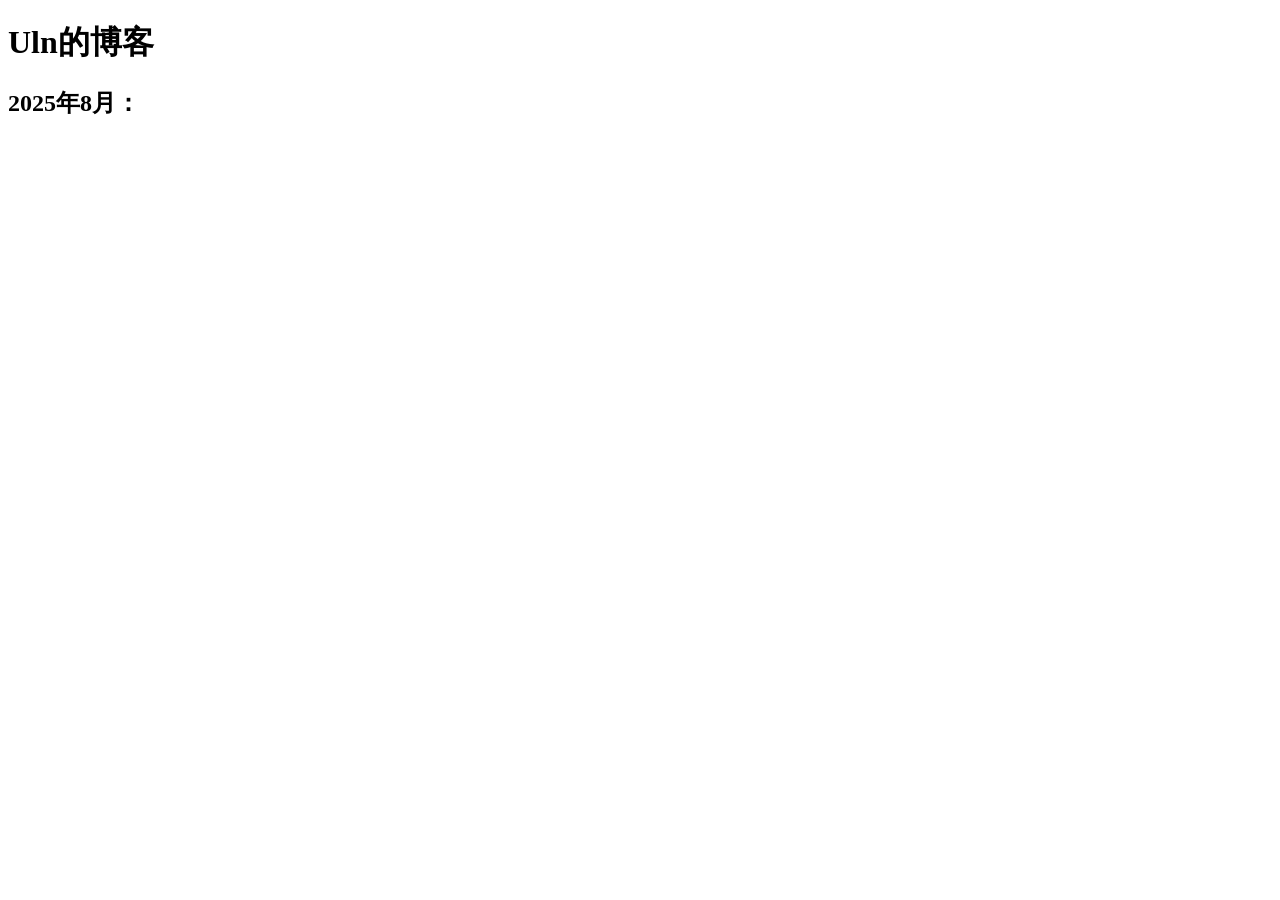
==== blog.html @ fde8be1e "修正错别字" ====
<!DOCTYPE html>
<html lang="zh">
<head>
    <meta charset="UTF-8">
    <meta name="viewport" content="width=device-width, initial-scale=1.0">
    <title>ULN 主页</title>
</head>
<body>
    <h1>Uln的博客</h1>
    <h2>
        2025年8月：
        <br/>
        <a href=""></a>
    </h2>
</body>
</html>
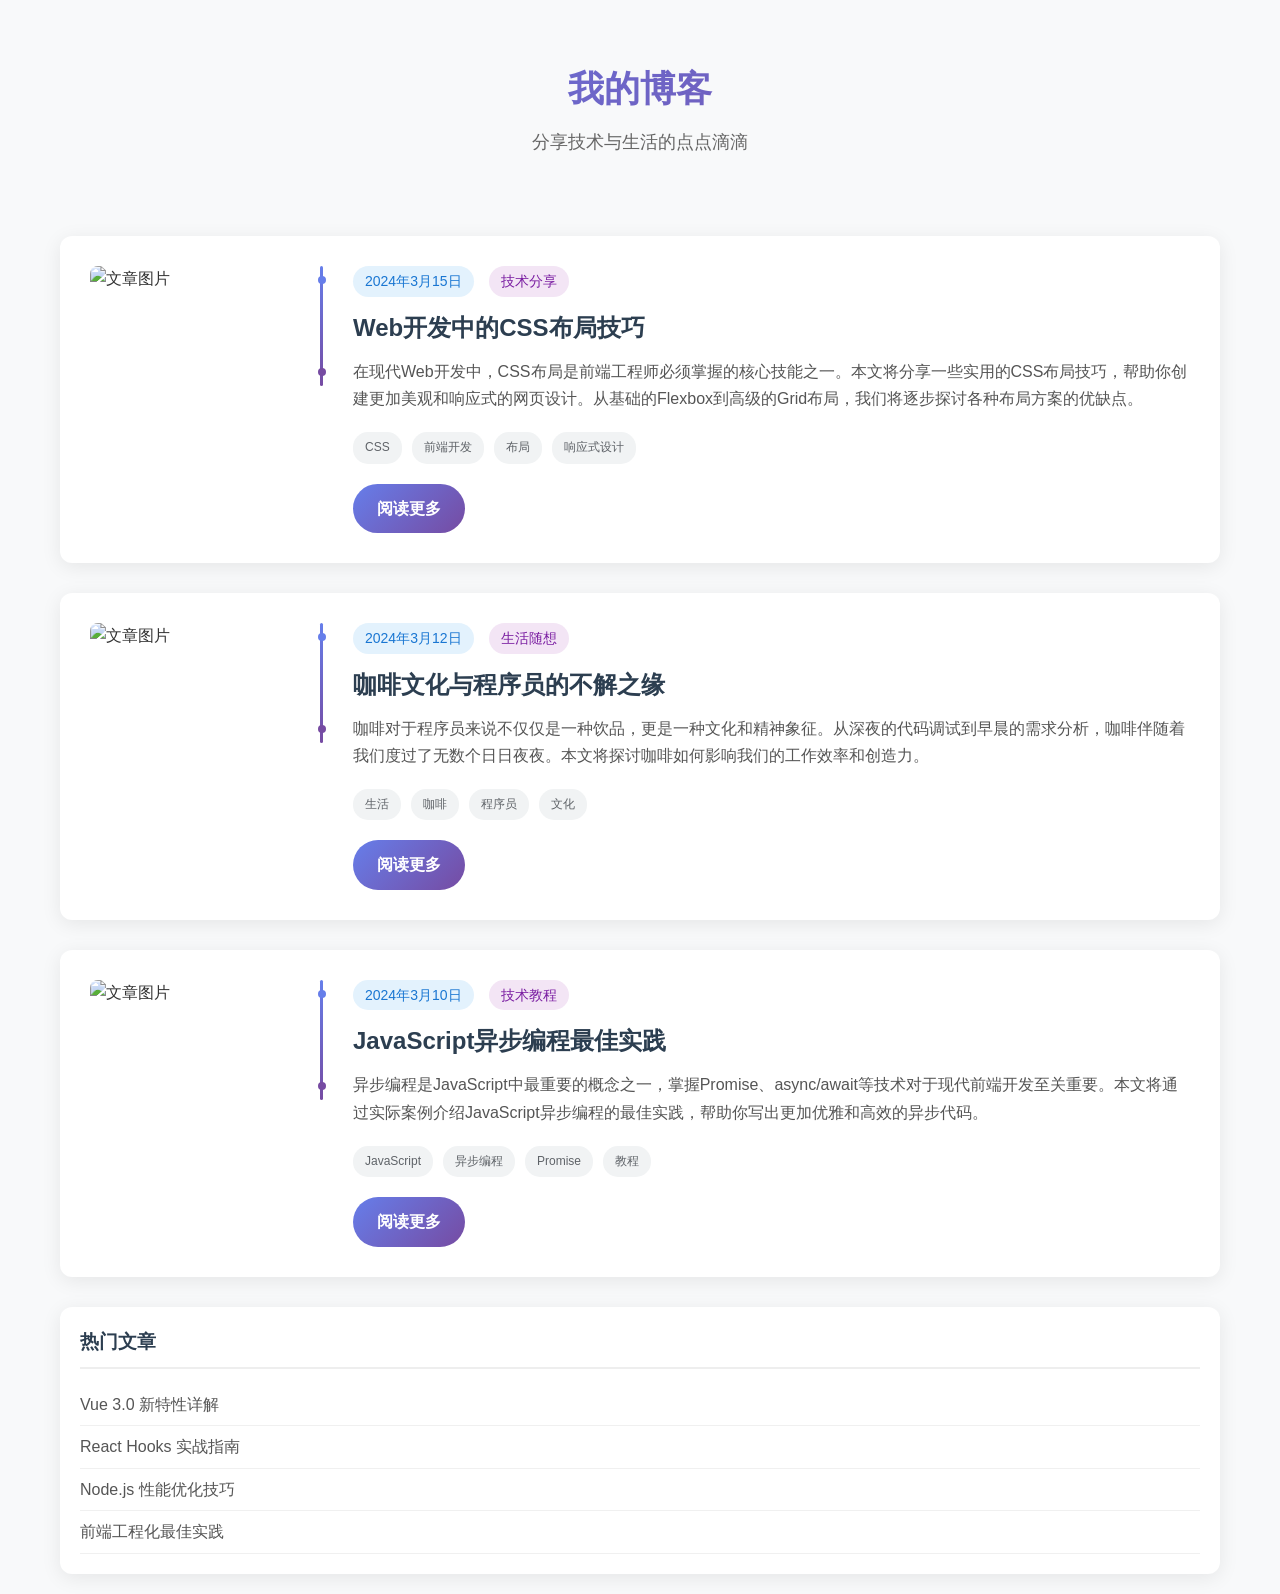
==== commit 8a7b1cc2: "Update blog.html" ====
--- a/blog.html
+++ b/blog.html
@@ -3,14 +3,126 @@
 <head>
     <meta charset="UTF-8">
     <meta name="viewport" content="width=device-width, initial-scale=1.0">
+    <link href="./css/blog.css" rel="stylesheet">
     <title>ULN 主页</title>
 </head>
 <body>
-    <h1>Uln的博客</h1>
-    <h2>
-        2025年8月：
-        <br/>
-        <a href=""></a>
-    </h2>
+    <div class="container">
+        <!-- 页面标题 -->
+        <div class="page-header">
+            <h1 class="page-title">我的博客</h1>
+            <p class="page-subtitle">分享技术与生活的点点滴滴</p>
+        </div>
+
+        <!-- 博客文章 1 -->
+        <article class="blog-post">
+            <div class="post-content">
+                <div class="post-image">
+                    <img src="https://images.unsplash.com/photo-1517180102446-f3ece451e9d8?w=400" alt="文章图片">
+                </div>
+                
+                <div class="divider"></div>
+                
+                <div class="post-text">
+                    <div class="post-meta">
+                        <span class="post-date">2024年3月15日</span>
+                        <span class="post-category">技术分享</span>
+                    </div>
+                    
+                    <h2 class="post-title">Web开发中的CSS布局技巧</h2>
+                    
+                    <p class="post-excerpt">
+                        在现代Web开发中，CSS布局是前端工程师必须掌握的核心技能之一。本文将分享一些实用的CSS布局技巧，帮助你创建更加美观和响应式的网页设计。从基础的Flexbox到高级的Grid布局，我们将逐步探讨各种布局方案的优缺点。
+                    </p>
+                    
+                    <div class="post-tags">
+                        <span class="tag">CSS</span>
+                        <span class="tag">前端开发</span>
+                        <span class="tag">布局</span>
+                        <span class="tag">响应式设计</span>
+                    </div>
+                    
+                    <a href="#" class="read-more">阅读更多</a>
+                </div>
+            </div>
+        </article>
+
+        <!-- 博客文章 2 -->
+        <article class="blog-post">
+            <div class="post-content">
+                <div class="post-image">
+                    <img src="https://images.unsplash.com/photo-1551650975-87deedd944c3?w=400" alt="文章图片">
+                </div>
+                
+                <div class="divider"></div>
+                
+                <div class="post-text">
+                    <div class="post-meta">
+                        <span class="post-date">2024年3月12日</span>
+                        <span class="post-category">生活随想</span>
+                    </div>
+                    
+                    <h2 class="post-title">咖啡文化与程序员的不解之缘</h2>
+                    
+                    <p class="post-excerpt">
+                        咖啡对于程序员来说不仅仅是一种饮品，更是一种文化和精神象征。从深夜的代码调试到早晨的需求分析，咖啡伴随着我们度过了无数个日日夜夜。本文将探讨咖啡如何影响我们的工作效率和创造力。
+                    </p>
+                    
+                    <div class="post-tags">
+                        <span class="tag">生活</span>
+                        <span class="tag">咖啡</span>
+                        <span class="tag">程序员</span>
+                        <span class="tag">文化</span>
+                    </div>
+                    
+                    <a href="#" class="read-more">阅读更多</a>
+                </div>
+            </div>
+        </article>
+
+        <!-- 博客文章 3 -->
+        <article class="blog-post">
+            <div class="post-content">
+                <div class="post-image">
+                    <img src="https://images.unsplash.com/photo-1555066931-4365d14bab8c?w=400" alt="文章图片">
+                </div>
+                
+                <div class="divider"></div>
+                
+                <div class="post-text">
+                    <div class="post-meta">
+                        <span class="post-date">2024年3月10日</span>
+                        <span class="post-category">技术教程</span>
+                    </div>
+                    
+                    <h2 class="post-title">JavaScript异步编程最佳实践</h2>
+                    
+                    <p class="post-excerpt">
+                        异步编程是JavaScript中最重要的概念之一，掌握Promise、async/await等技术对于现代前端开发至关重要。本文将通过实际案例介绍JavaScript异步编程的最佳实践，帮助你写出更加优雅和高效的异步代码。
+                    </p>
+                    
+                    <div class="post-tags">
+                        <span class="tag">JavaScript</span>
+                        <span class="tag">异步编程</span>
+                        <span class="tag">Promise</span>
+                        <span class="tag">教程</span>
+                    </div>
+                    
+                    <a href="#" class="read-more">阅读更多</a>
+                </div>
+            </div>
+        </article>
+
+        <!-- 侧边栏（可选） -->
+        <div class="sidebar">
+            <h3>热门文章</h3>
+            <ul>
+                <li><a href="#">Vue 3.0 新特性详解</a></li>
+                <li><a href="#">React Hooks 实战指南</a></li>
+                <li><a href="#">Node.js 性能优化技巧</a></li>
+                <li><a href="#">前端工程化最佳实践</a></li>
+            </ul>
+        </div>
+    </div>
 </body>
 </html>
--- a/css/blog.css
+++ b/css/blog.css
@@ -0,0 +1,274 @@
+* {
+            margin: 0;
+            padding: 0;
+            box-sizing: border-box;
+        }
+
+        body {
+            font-family: -apple-system, BlinkMacSystemFont, 'Segoe UI', Roboto, sans-serif;
+            line-height: 1.6;
+            color: #333;
+            background-color: #f8f9fa;
+        }
+
+        .container {
+            max-width: 1200px;
+            margin: 0 auto;
+            padding: 20px;
+        }
+
+        /* 博客文章容器 */
+        .blog-post {
+            background: white;
+            border-radius: 12px;
+            box-shadow: 0 4px 20px rgba(0,0,0,0.08);
+            margin-bottom: 30px;
+            overflow: hidden;
+            transition: transform 0.3s ease, box-shadow 0.3s ease;
+        }
+
+        .blog-post:hover {
+            transform: translateY(-5px);
+            box-shadow: 0 8px 30px rgba(0,0,0,0.12);
+        }
+
+        /* 文章内容区域 */
+        .post-content {
+            display: flex;
+            align-items: flex-start;
+            position: relative;
+            padding: 30px;
+        }
+
+        /* 左侧图片区域 */
+        .post-image {
+            flex-shrink: 0;
+            width: 200px;
+            height: 150px;
+            margin-right: 30px;
+            position: relative;
+            overflow: hidden;
+            border-radius: 8px;
+        }
+
+        .post-image img {
+            width: 100%;
+            height: 100%;
+            object-fit: cover;
+            transition: transform 0.3s ease;
+        }
+
+        .post-image:hover img {
+            transform: scale(1.05);
+        }
+
+        /* 垂直分割线 */
+        .divider {
+            width: 3px;
+            height: 120px;
+            background: linear-gradient(to bottom, #667eea 0%, #764ba2 100%);
+            margin-right: 30px;
+            border-radius: 2px;
+            position: relative;
+            flex-shrink: 0;
+        }
+
+        /* 分割线装饰点 */
+        .divider::before {
+            content: '';
+            position: absolute;
+            top: 10px;
+            left: 50%;
+            transform: translateX(-50%);
+            width: 8px;
+            height: 8px;
+            background: #667eea;
+            border-radius: 50%;
+        }
+
+        .divider::after {
+            content: '';
+            position: absolute;
+            bottom: 10px;
+            left: 50%;
+            transform: translateX(-50%);
+            width: 8px;
+            height: 8px;
+            background: #764ba2;
+            border-radius: 50%;
+        }
+
+        /* 右侧文字内容 */
+        .post-text {
+            flex: 1;
+            display: flex;
+            flex-direction: column;
+        }
+
+        .post-meta {
+            display: flex;
+            align-items: center;
+            gap: 15px;
+            margin-bottom: 15px;
+            font-size: 14px;
+            color: #666;
+        }
+
+        .post-date {
+            background: #e3f2fd;
+            color: #1976d2;
+            padding: 4px 12px;
+            border-radius: 20px;
+            font-weight: 500;
+        }
+
+        .post-category {
+            background: #f3e5f5;
+            color: #7b1fa2;
+            padding: 4px 12px;
+            border-radius: 20px;
+            font-weight: 500;
+        }
+
+        .post-title {
+            font-size: 24px;
+            font-weight: 700;
+            color: #2c3e50;
+            margin-bottom: 15px;
+            line-height: 1.3;
+        }
+
+        .post-title:hover {
+            color: #667eea;
+            cursor: pointer;
+        }
+
+        .post-excerpt {
+            color: #555;
+            margin-bottom: 20px;
+            line-height: 1.7;
+        }
+
+        .post-tags {
+            display: flex;
+            gap: 10px;
+            margin-bottom: 20px;
+            flex-wrap: wrap;
+        }
+
+        .tag {
+            background: #f1f3f4;
+            color: #5f6368;
+            padding: 6px 12px;
+            border-radius: 15px;
+            font-size: 12px;
+            font-weight: 500;
+            transition: background-color 0.3s ease;
+        }
+
+        .tag:hover {
+            background: #e8eaed;
+        }
+
+        .read-more {
+            align-self: flex-start;
+            background: linear-gradient(135deg, #667eea 0%, #764ba2 100%);
+            color: white;
+            padding: 12px 24px;
+            border: none;
+            border-radius: 25px;
+            font-weight: 600;
+            cursor: pointer;
+            transition: all 0.3s ease;
+            text-decoration: none;
+            display: inline-block;
+        }
+
+        .read-more:hover {
+            transform: translateY(-2px);
+            box-shadow: 0 8px 20px rgba(102, 126, 234, 0.3);
+        }
+
+        /* 响应式设计 */
+        @media (max-width: 768px) {
+            .post-content {
+                flex-direction: column;
+                padding: 20px;
+            }
+
+            .post-image {
+                width: 100%;
+                height: 200px;
+                margin-right: 0;
+                margin-bottom: 20px;
+            }
+
+            .divider {
+                display: none;
+            }
+
+            .post-title {
+                font-size: 20px;
+            }
+
+            .container {
+                padding: 10px;
+            }
+        }
+
+        /* 页面标题 */
+        .page-header {
+            text-align: center;
+            margin-bottom: 40px;
+            padding: 40px 0;
+        }
+
+        .page-title {
+            font-size: 36px;
+            font-weight: 800;
+            background: linear-gradient(135deg, #667eea 0%, #764ba2 100%);
+            -webkit-background-clip: text;
+            -webkit-text-fill-color: transparent;
+            background-clip: text;
+            margin-bottom: 10px;
+        }
+
+        .page-subtitle {
+            color: #666;
+            font-size: 18px;
+        }
+
+        /* 侧边栏样式（可选） */
+        .sidebar {
+            background: white;
+            border-radius: 12px;
+            padding: 20px;
+            margin-top: 20px;
+            box-shadow: 0 4px 20px rgba(0,0,0,0.08);
+        }
+
+        .sidebar h3 {
+            color: #2c3e50;
+            margin-bottom: 15px;
+            padding-bottom: 10px;
+            border-bottom: 2px solid #eee;
+        }
+
+        .sidebar ul {
+            list-style: none;
+        }
+
+        .sidebar li {
+            padding: 8px 0;
+            border-bottom: 1px solid #f0f0f0;
+        }
+
+        .sidebar a {
+            color: #555;
+            text-decoration: none;
+            transition: color 0.3s ease;
+        }
+
+        .sidebar a:hover {
+            color: #667eea;
+        }
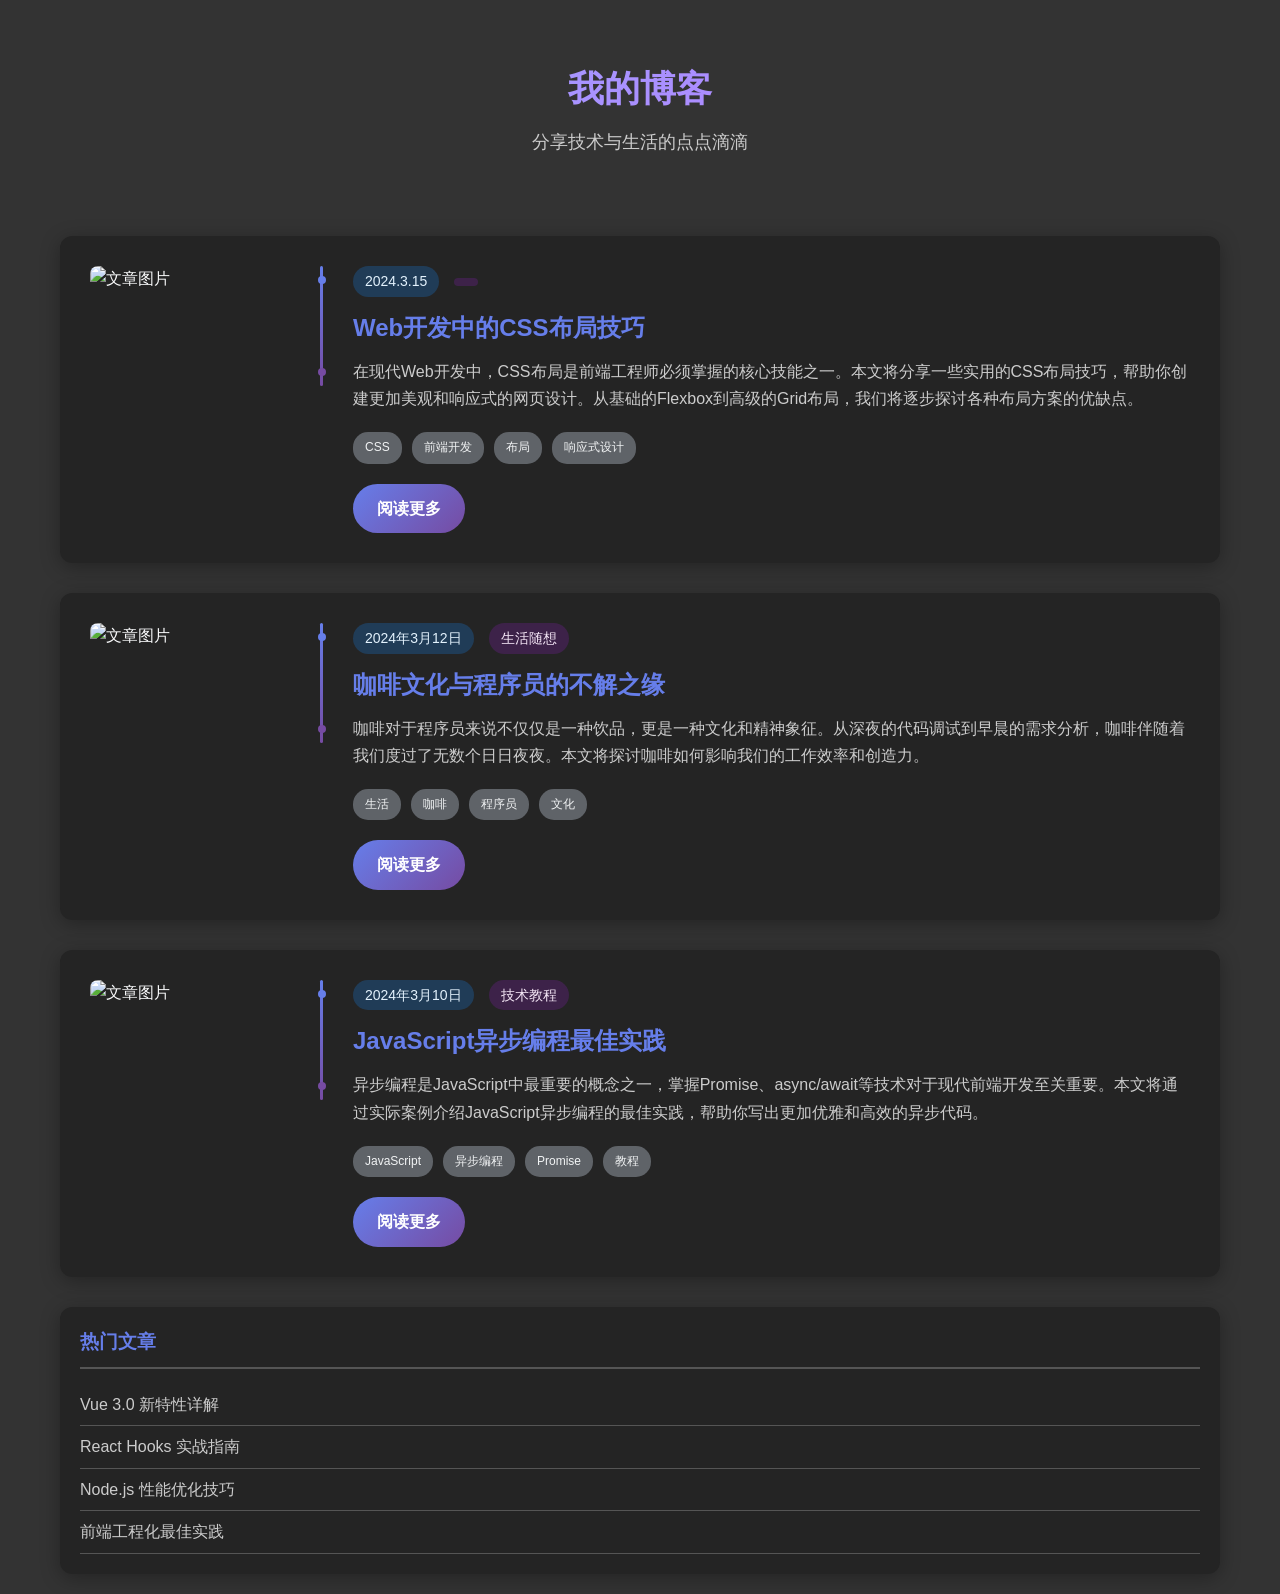
==== commit c5184fca: "?" ====
--- a/blog.html
+++ b/blog.html
@@ -25,8 +25,8 @@
                 
                 <div class="post-text">
                     <div class="post-meta">
-                        <span class="post-date">2024年3月15日</span>
-                        <span class="post-category">技术分享</span>
+                        <span class="post-date">2024.3.15</span>
+                        <span class="post-category"></span>
                     </div>
                     
                     <h2 class="post-title">Web开发中的CSS布局技巧</h2>
--- a/css/blog.css
+++ b/css/blog.css
@@ -1,274 +1,272 @@
 * {
-            margin: 0;
-            padding: 0;
-            box-sizing: border-box;
-        }
-
-        body {
-            font-family: -apple-system, BlinkMacSystemFont, 'Segoe UI', Roboto, sans-serif;
-            line-height: 1.6;
-            color: #333;
-            background-color: #f8f9fa;
-        }
-
-        .container {
-            max-width: 1200px;
-            margin: 0 auto;
-            padding: 20px;
-        }
-
-        /* 博客文章容器 */
-        .blog-post {
-            background: white;
-            border-radius: 12px;
-            box-shadow: 0 4px 20px rgba(0,0,0,0.08);
-            margin-bottom: 30px;
-            overflow: hidden;
-            transition: transform 0.3s ease, box-shadow 0.3s ease;
-        }
-
-        .blog-post:hover {
-            transform: translateY(-5px);
-            box-shadow: 0 8px 30px rgba(0,0,0,0.12);
-        }
-
-        /* 文章内容区域 */
-        .post-content {
-            display: flex;
-            align-items: flex-start;
-            position: relative;
-            padding: 30px;
-        }
-
-        /* 左侧图片区域 */
-        .post-image {
-            flex-shrink: 0;
-            width: 200px;
-            height: 150px;
-            margin-right: 30px;
-            position: relative;
-            overflow: hidden;
-            border-radius: 8px;
-        }
-
-        .post-image img {
-            width: 100%;
-            height: 100%;
-            object-fit: cover;
-            transition: transform 0.3s ease;
-        }
-
-        .post-image:hover img {
-            transform: scale(1.05);
-        }
-
-        /* 垂直分割线 */
-        .divider {
-            width: 3px;
-            height: 120px;
-            background: linear-gradient(to bottom, #667eea 0%, #764ba2 100%);
-            margin-right: 30px;
-            border-radius: 2px;
-            position: relative;
-            flex-shrink: 0;
-        }
-
-        /* 分割线装饰点 */
-        .divider::before {
-            content: '';
-            position: absolute;
-            top: 10px;
-            left: 50%;
-            transform: translateX(-50%);
-            width: 8px;
-            height: 8px;
-            background: #667eea;
-            border-radius: 50%;
-        }
-
-        .divider::after {
-            content: '';
-            position: absolute;
-            bottom: 10px;
-            left: 50%;
-            transform: translateX(-50%);
-            width: 8px;
-            height: 8px;
-            background: #764ba2;
-            border-radius: 50%;
-        }
-
-        /* 右侧文字内容 */
-        .post-text {
-            flex: 1;
-            display: flex;
-            flex-direction: column;
-        }
-
-        .post-meta {
-            display: flex;
-            align-items: center;
-            gap: 15px;
-            margin-bottom: 15px;
-            font-size: 14px;
-            color: #666;
-        }
-
-        .post-date {
-            background: #e3f2fd;
-            color: #1976d2;
-            padding: 4px 12px;
-            border-radius: 20px;
-            font-weight: 500;
-        }
-
-        .post-category {
-            background: #f3e5f5;
-            color: #7b1fa2;
-            padding: 4px 12px;
-            border-radius: 20px;
-            font-weight: 500;
-        }
-
-        .post-title {
-            font-size: 24px;
-            font-weight: 700;
-            color: #2c3e50;
-            margin-bottom: 15px;
-            line-height: 1.3;
-        }
-
-        .post-title:hover {
-            color: #667eea;
-            cursor: pointer;
-        }
-
-        .post-excerpt {
-            color: #555;
-            margin-bottom: 20px;
-            line-height: 1.7;
-        }
-
-        .post-tags {
-            display: flex;
-            gap: 10px;
-            margin-bottom: 20px;
-            flex-wrap: wrap;
-        }
-
-        .tag {
-            background: #f1f3f4;
-            color: #5f6368;
-            padding: 6px 12px;
-            border-radius: 15px;
-            font-size: 12px;
-            font-weight: 500;
-            transition: background-color 0.3s ease;
-        }
-
-        .tag:hover {
-            background: #e8eaed;
-        }
-
-        .read-more {
-            align-self: flex-start;
-            background: linear-gradient(135deg, #667eea 0%, #764ba2 100%);
-            color: white;
-            padding: 12px 24px;
-            border: none;
-            border-radius: 25px;
-            font-weight: 600;
-            cursor: pointer;
-            transition: all 0.3s ease;
-            text-decoration: none;
-            display: inline-block;
-        }
-
-        .read-more:hover {
-            transform: translateY(-2px);
-            box-shadow: 0 8px 20px rgba(102, 126, 234, 0.3);
-        }
-
-        /* 响应式设计 */
-        @media (max-width: 768px) {
-            .post-content {
-                flex-direction: column;
-                padding: 20px;
-            }
-
-            .post-image {
-                width: 100%;
-                height: 200px;
-                margin-right: 0;
-                margin-bottom: 20px;
-            }
-
-            .divider {
-                display: none;
-            }
-
-            .post-title {
-                font-size: 20px;
-            }
-
-            .container {
-                padding: 10px;
-            }
-        }
-
-        /* 页面标题 */
-        .page-header {
-            text-align: center;
-            margin-bottom: 40px;
-            padding: 40px 0;
-        }
-
-        .page-title {
-            font-size: 36px;
-            font-weight: 800;
-            background: linear-gradient(135deg, #667eea 0%, #764ba2 100%);
-            -webkit-background-clip: text;
-            -webkit-text-fill-color: transparent;
-            background-clip: text;
-            margin-bottom: 10px;
-        }
-
-        .page-subtitle {
-            color: #666;
-            font-size: 18px;
-        }
-
-        /* 侧边栏样式（可选） */
-        .sidebar {
-            background: white;
-            border-radius: 12px;
-            padding: 20px;
-            margin-top: 20px;
-            box-shadow: 0 4px 20px rgba(0,0,0,0.08);
-        }
-
-        .sidebar h3 {
-            color: #2c3e50;
-            margin-bottom: 15px;
-            padding-bottom: 10px;
-            border-bottom: 2px solid #eee;
-        }
-
-        .sidebar ul {
-            list-style: none;
-        }
-
-        .sidebar li {
-            padding: 8px 0;
-            border-bottom: 1px solid #f0f0f0;
-        }
-
-        .sidebar a {
-            color: #555;
-            text-decoration: none;
-            transition: color 0.3s ease;
-        }
-
-        .sidebar a:hover {
-            color: #667eea;
-        }+    margin: 0;
+    padding: 0;
+    box-sizing: border-box;
+}
+
+body {
+    font-family: -apple-system, BlinkMacSystemFont, 'Segoe UI', Roboto, sans-serif;
+    line-height: 1.6;
+    color: #f8f9fa;
+    background-color: #333;
+}
+
+.container {
+    max-width: 1200px;
+    margin: 0 auto;
+    padding: 20px;
+}
+
+/* 博客文章容器 */
+.blog-post {
+    background: rgba(0, 0, 0, 0.3);
+    border-radius: 12px;
+    box-shadow: 0 4px 20px rgba(0, 0, 0, 0.3);
+    margin-bottom: 30px;
+    overflow: hidden;
+    transition: transform 0.3s ease, box-shadow 0.3s ease;
+}
+
+.blog-post:hover {
+    box-shadow: 0 8px 30px rgba(0, 0, 0, 0.5);
+}
+
+/* 文章内容区域 */
+.post-content {
+    display: flex;
+    align-items: flex-start;
+    position: relative;
+    padding: 30px;
+}
+
+/* 左侧图片区域 */
+.post-image {
+    flex-shrink: 0;
+    width: 200px;
+    height: 150px;
+    margin-right: 30px;
+    position: relative;
+    overflow: hidden;
+    border-radius: 8px;
+}
+
+.post-image img {
+    width: 100%;
+    height: 100%;
+    object-fit: cover;
+    transition: transform 0.3s ease;
+}
+
+.post-image:hover img {
+    transform: scale(1.05);
+}
+
+/* 垂直分割线 */
+.divider {
+    width: 3px;
+    height: 120px;
+    background: linear-gradient(to bottom, #667eea 0%, #764ba2 100%);
+    margin-right: 30px;
+    border-radius: 2px;
+    position: relative;
+    flex-shrink: 0;
+}
+
+/* 分割线装饰点 */
+.divider::before {
+    content: '';
+    position: absolute;
+    top: 10px;
+    left: 50%;
+    transform: translateX(-50%);
+    width: 8px;
+    height: 8px;
+    background: #667eea;
+    border-radius: 50%;
+}
+
+.divider::after {
+    content: '';
+    position: absolute;
+    bottom: 10px;
+    left: 50%;
+    transform: translateX(-50%);
+    width: 8px;
+    height: 8px;
+    background: #764ba2;
+    border-radius: 50%;
+}
+
+/* 右侧文字内容 */
+.post-text {
+    flex: 1;
+    display: flex;
+    flex-direction: column;
+}
+
+.post-meta {
+    display: flex;
+    align-items: center;
+    gap: 15px;
+    margin-bottom: 15px;
+    font-size: 14px;
+    color: #999;
+}
+
+.post-date {
+    background: #1976d24b;
+    color: #e3f2fd;
+    padding: 4px 12px;
+    border-radius: 20px;
+    font-weight: 500;
+}
+
+.post-category {
+    background: #7b1fa24b;
+    color: #f3e5f5;
+    padding: 4px 12px;
+    border-radius: 20px;
+    font-weight: 500;
+}
+
+.post-title {
+    font-size: 24px;
+    font-weight: 700;
+    color: #667eea;
+    margin-bottom: 15px;
+    line-height: 1.3;
+}
+
+.post-title:hover {
+    color: #446b92;
+    cursor: pointer;
+}
+
+.post-excerpt {
+    color: #ccc;
+    margin-bottom: 20px;
+    line-height: 1.7;
+}
+
+.post-tags {
+    display: flex;
+    gap: 10px;
+    margin-bottom: 20px;
+    flex-wrap: wrap;
+}
+
+.tag {
+    background: #5f6368;
+    color: #f1f3f4;
+    padding: 6px 12px;
+    border-radius: 15px;
+    font-size: 12px;
+    font-weight: 500;
+    transition: background-color 0.3s ease;
+}
+
+.tag:hover {
+    background: #414344;
+}
+
+.read-more {
+    align-self: flex-start;
+    background: linear-gradient(135deg, #667eea 0%, #764ba2 100%);
+    color: white;
+    padding: 12px 24px;
+    border: none;
+    border-radius: 25px;
+    font-weight: 600;
+    cursor: pointer;
+    transition: all 0.3s ease;
+    text-decoration: none;
+    display: inline-block;
+}
+
+.read-more:hover {
+    box-shadow: 0 8px 20px rgba(102, 126, 234, 0.3);
+}
+
+/* 响应式设计 */
+@media (max-width: 768px) {
+    .post-content {
+        flex-direction: column;
+        padding: 20px;
+    }
+
+    .post-image {
+        width: 100%;
+        height: 200px;
+        margin-right: 0;
+        margin-bottom: 20px;
+    }
+
+    .divider {
+        display: none;
+    }
+
+    .post-title {
+        font-size: 20px;
+    }
+
+    .container {
+        padding: 10px;
+    }
+}
+
+/* 页面标题 */
+.page-header {
+    text-align: center;
+    margin-bottom: 40px;
+    padding: 40px 0;
+}
+
+.page-title {
+    font-size: 36px;
+    font-weight: 800;
+    background: linear-gradient(135deg, #99acff 0%, #ba75ff 100%);
+    -webkit-background-clip: text;
+    -webkit-text-fill-color: transparent;
+    background-clip: text;
+    margin-bottom: 10px;
+}
+
+.page-subtitle {
+    color: #ccc;
+    font-size: 18px;
+}
+
+/* 侧边栏样式（可选） */
+.sidebar {
+    background: rgba(0, 0, 0, 0.3);
+    border-radius: 12px;
+    padding: 20px;
+    margin-top: 20px;
+    box-shadow: 0 4px 20px rgba(0, 0, 0, 0.3);
+}
+
+.sidebar h3 {
+    color: #667eea;
+    margin-bottom: 15px;
+    padding-bottom: 10px;
+    border-bottom: 2px solid #555;
+}
+
+.sidebar ul {
+    list-style: none;
+}
+
+.sidebar li {
+    padding: 8px 0;
+    border-bottom: 1px solid #555;
+}
+
+.sidebar a {
+    color: #ccc;
+    text-decoration: none;
+    transition: color 0.3s ease;
+}
+
+.sidebar a:hover {
+    color: #446b92;
+}
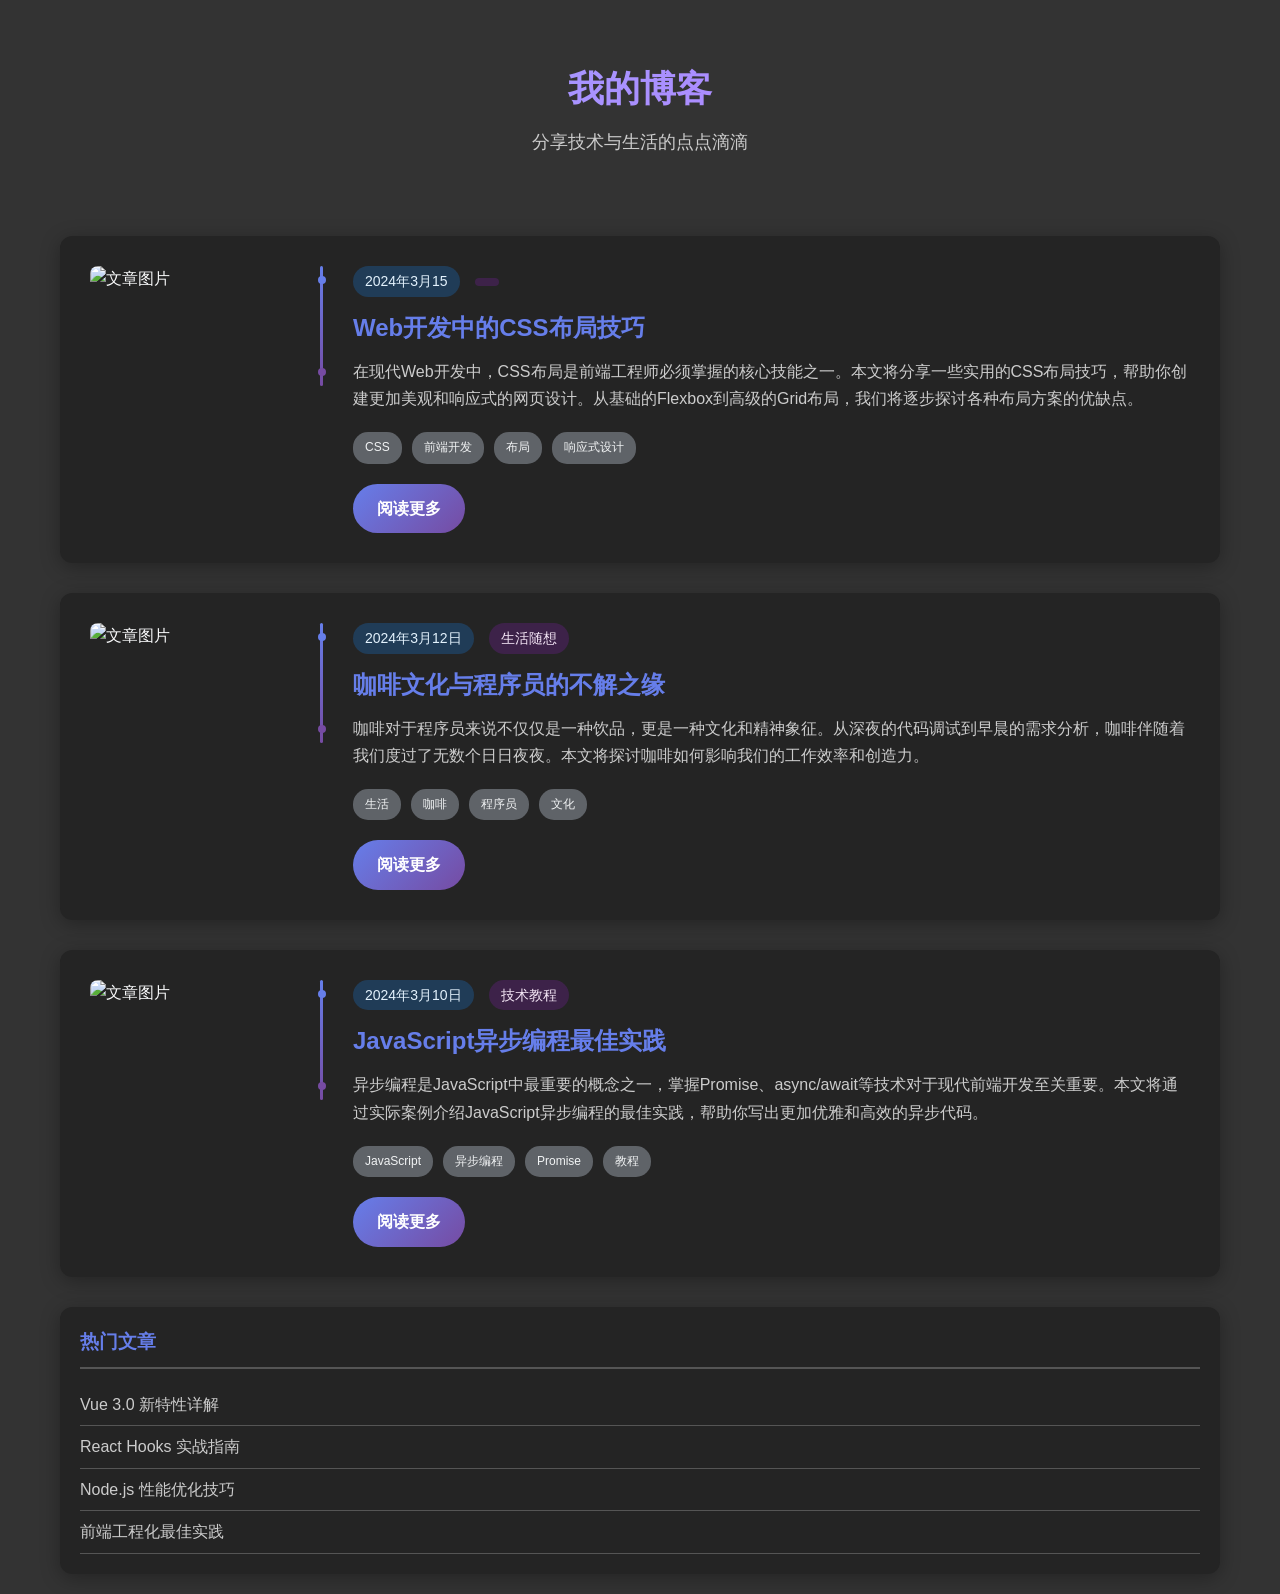
==== commit bdde72f8: "Update blog.html" ====
--- a/blog.html
+++ b/blog.html
@@ -25,7 +25,7 @@
                 
                 <div class="post-text">
                     <div class="post-meta">
-                        <span class="post-date">2024.3.15</span>
+                        <span class="post-date">2024年3月15</span>
                         <span class="post-category"></span>
                     </div>
                     
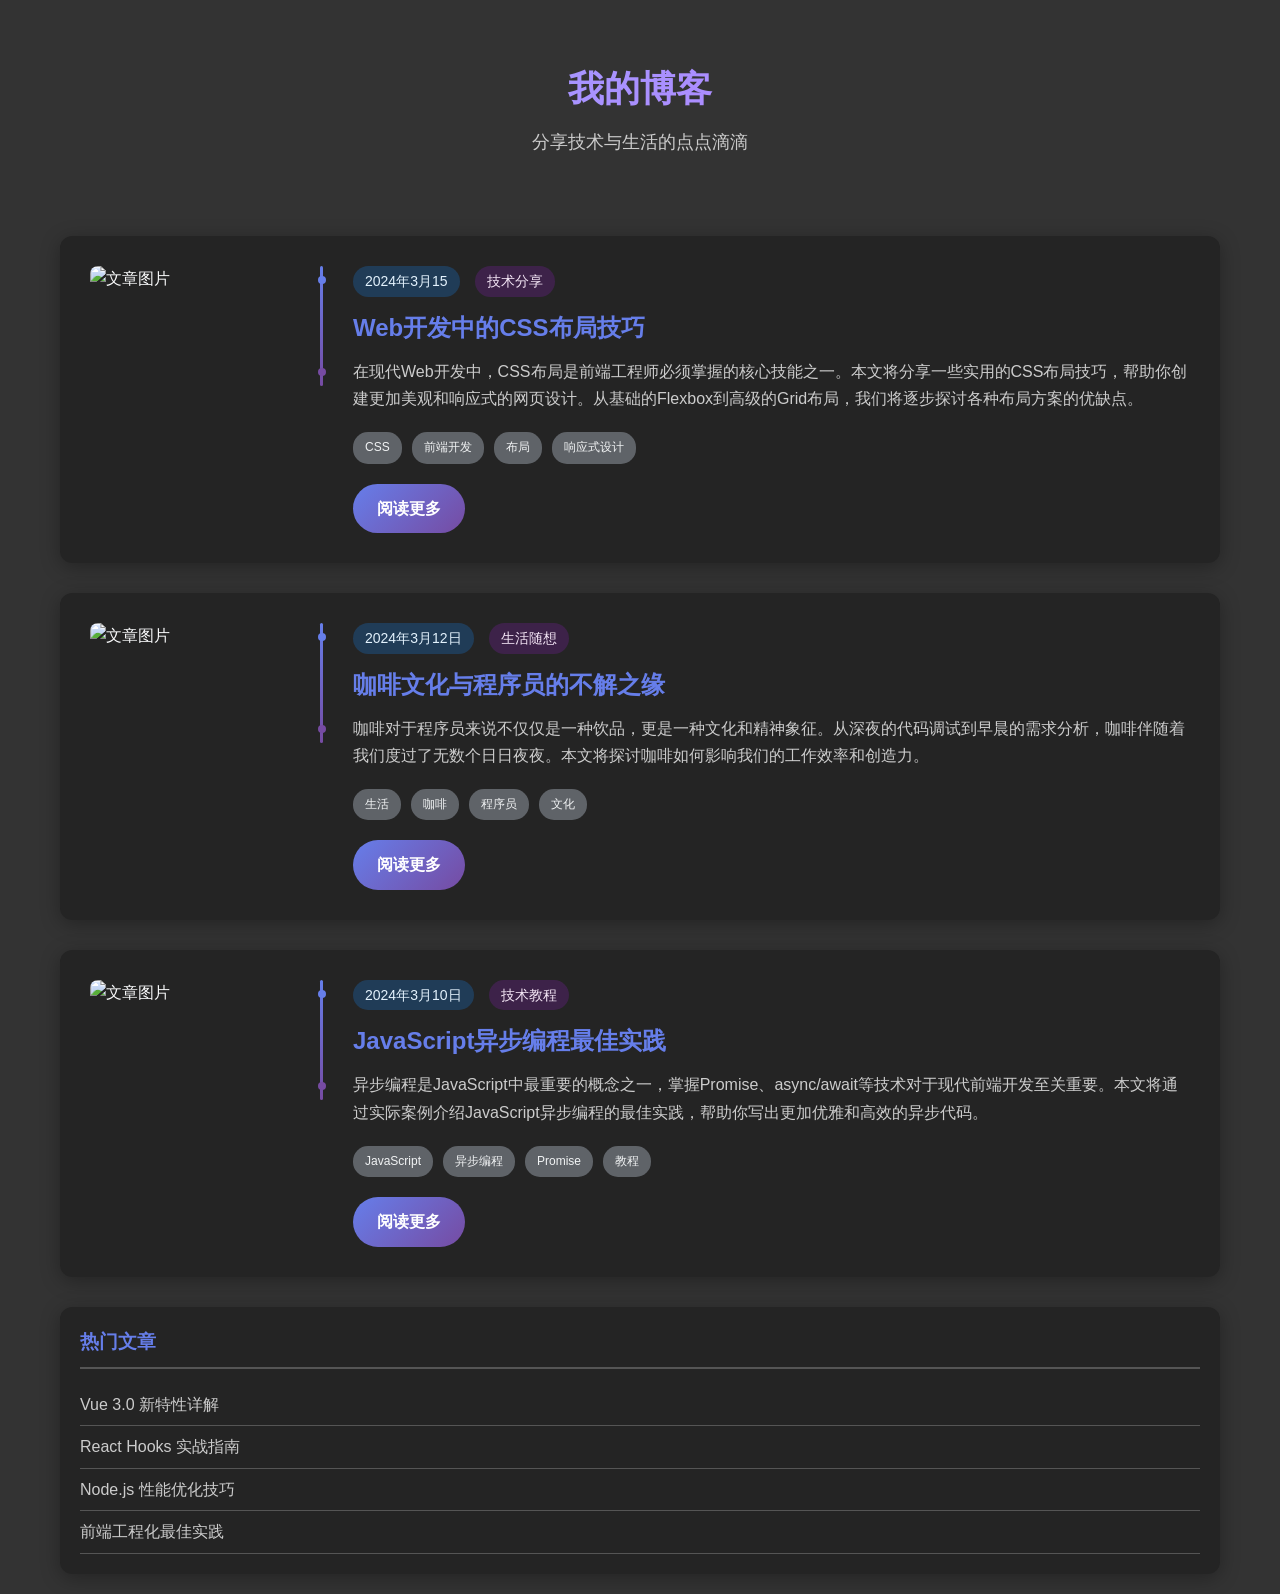
==== commit 7e679192: "Update blog.html" ====
--- a/blog.html
+++ b/blog.html
@@ -26,7 +26,7 @@
                 <div class="post-text">
                     <div class="post-meta">
                         <span class="post-date">2024年3月15</span>
-                        <span class="post-category"></span>
+                        <span class="post-category">技术分享</span>
                     </div>
                     
                     <h2 class="post-title">Web开发中的CSS布局技巧</h2>
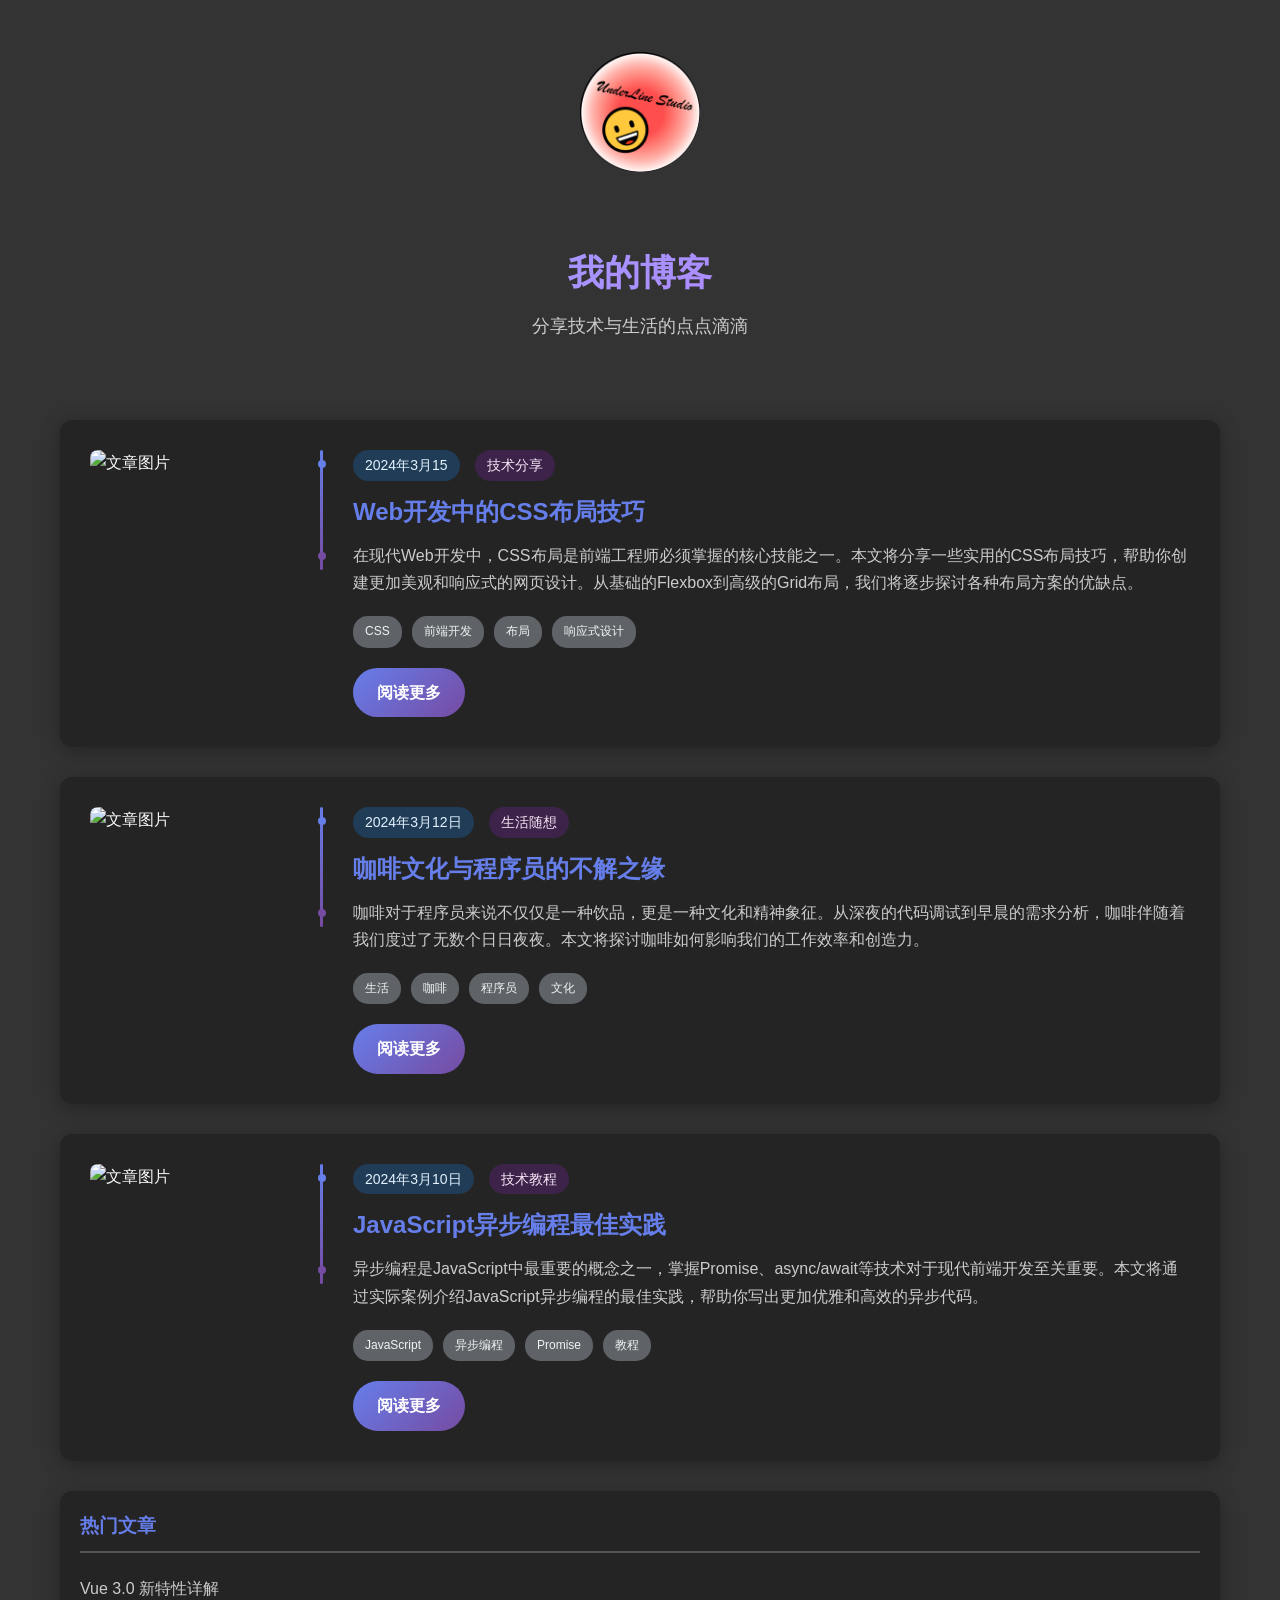
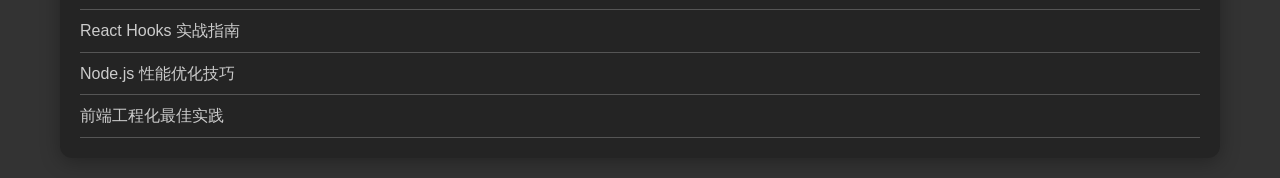
==== commit 59592dcf: "安抚" ====
--- a/blog.html
+++ b/blog.html
@@ -8,6 +8,18 @@
 </head>
 <body>
     <div class="container">
+        <div class="ih-item circle effect right_to_left">            
+          <a href="./index.html" title="前往 Under_Line_Studio 的主页" class="blog-button">
+              <div class="img"><img src="./images/logo.png" alt="img"></div>
+              <div class="info">
+                  <div class="info-back">
+                      <h2> 
+                        <wbr>Under_Line<wbr>Studio
+                      </h2>
+                  </div>
+              </div>
+          </a>
+        </div>
         <!-- 页面标题 -->
         <div class="page-header">
             <h1 class="page-title">我的博客</h1>
--- a/css/blog.css
+++ b/css/blog.css
@@ -9,6 +9,181 @@
     line-height: 1.6;
     color: #f8f9fa;
     background-color: #333;
+}
+
+.ih-item.circle.effect {
+    margin: 2em auto;
+    -webkit-perspective: 900px;
+    -moz-perspective: 900px;
+    perspective: 900px;
+}
+.ih-item.circle.effect .img {
+    z-index: 11;
+    -webkit-transition: all 0.5s ease-in-out;
+    -moz-transition: all 0.5s ease-in-out;
+    transition: all 0.5s ease-in-out;
+}
+
+.ih-item.circle.effect .info {
+    -webkit-transform-style: preserve-3d;
+    -moz-transform-style: preserve-3d;
+    -ms-transform-style: preserve-3d;
+    -o-transform-style: preserve-3d;
+    transform-style: preserve-3d;
+}
+
+.ih-item.circle.effect .info .info-back {
+    opacity: 1;
+    border-radius: 50%;
+    width: 100%;
+    height: 100%;
+    background: #212121;
+}
+
+.ih-item.circle.effect .info h2 {
+    color: #fff;    
+    position: relative;
+    font-size: 18px;
+    margin: 0 auto;
+    padding-top: 30px;
+    height: 30px;
+    text-shadow: 0 0 1px white, 0 1px 2px rgba(0, 0, 0, 0.3);
+}
+
+.ih-item.circle.effect.bottom_to_top .img {
+    -webkit-transform-origin: 50% 0;
+    -moz-transform-origin: 50% 0;
+    -ms-transform-origin: 50% 0;
+    -o-transform-origin: 50% 0;
+    transform-origin: 50% 0;
+}
+
+.ih-item.circle.effect.bottom_to_top a:hover .img {
+    -webkit-transform: rotate3d(1, 0, 0, 180deg);
+    -moz-transform: rotate3d(1, 0, 0, 180deg);
+    -ms-transform: rotate3d(1, 0, 0, 180deg);
+    -o-transform: rotate3d(1, 0, 0, 180deg);
+    transform: rotate3d(1, 0, 0, 180deg);
+}
+
+.ih-item.circle.effect.top_to_bottom .img {
+    -webkit-transform-origin: 50% 100%;
+    -moz-transform-origin: 50% 100%;
+    -ms-transform-origin: 50% 100%;
+    -o-transform-origin: 50% 100%;
+    transform-origin: 50% 100%;
+}
+
+.ih-item.circle.effect.top_to_bottom a:hover .img {
+    -webkit-transform: rotate3d(1, 0, 0, -180deg);
+    -moz-transform: rotate3d(1, 0, 0, -180deg);
+    -ms-transform: rotate3d(1, 0, 0, -180deg);
+    -o-transform: rotate3d(1, 0, 0, -180deg);
+    transform: rotate3d(1, 0, 0, -180deg);
+}
+
+.ih-item.circle.effect.left_to_right .img {
+    -webkit-transform-origin: 100% 50%;
+    -moz-transform-origin: 100% 50%;
+    -ms-transform-origin: 100% 50%;
+    -o-transform-origin: 100% 50%;
+    transform-origin: 100% 50%;
+}
+
+.ih-item.circle.effect.left_to_right a:hover .img {
+    -webkit-transform: rotate3d(0, 1, 0, 180deg);
+    -moz-transform: rotate3d(0, 1, 0, 180deg);
+    -ms-transform: rotate3d(0, 1, 0, 180deg);
+    -o-transform: rotate3d(0, 1, 0, 180deg);
+    transform: rotate3d(0, 1, 0, 180deg);
+}
+
+.ih-item.circle.effect.right_to_left .img {
+    -webkit-transform-origin: 0% 50%;
+    -moz-transform-origin: 0% 50%;
+    -ms-transform-origin: 0% 50%;
+    -o-transform-origin: 0% 50%;
+    transform-origin: 0% 50%;
+}
+
+.ih-item.circle.effect.right_to_left a:hover .img {
+    -webkit-transform: rotate3d(0, 1, 0, -180deg);
+    -moz-transform: rotate3d(0, 1, 0, -180deg);
+    -ms-transform: rotate3d(0, 1, 0, -180deg);
+    -o-transform: rotate3d(0, 1, 0, -180deg);
+    transform: rotate3d(0, 1, 0, -180deg);
+}
+
+.ih-item a {
+    color: #333;
+}
+
+.ih-item a:hover {
+    text-decoration: none;
+}
+
+.ih-item img {
+    width: 100%;
+    height: 100%;
+}
+
+.ih-item.circle {
+    position: relative;
+    width: 120px;
+    height: 120px;
+    border-radius: 50%;
+}
+
+.ih-item.circle .img {
+    position: relative;
+    width: 120px;
+    height: 120px;
+    border-radius: 50%;
+}
+.ih-item.circle .img:before {
+    position: absolute;
+    display: block;
+    content: '';
+    width: 100%;
+    height: 100%;
+    border-radius: 50%;
+    -webkit-transition: all 0.35s ease-in-out;
+    -moz-transition: all 0.35s ease-in-out;
+    transition: all 0.35s ease-in-out;
+}
+
+.ih-item.circle .img img {
+    border-radius: 50%;
+}
+
+.ih-item.circle .info {
+    position: absolute;
+    top: 0;
+    bottom: 0;
+    left: 0;
+    right: 0;
+    text-align: center;
+    border-radius: 50%;
+    -webkit-backface-visibility: hidden;
+    backface-visibility: hidden;
+}
+@media all and (max-width: 780px) {
+   .ih-item.circle .img {
+      position: relative; 
+      width: 100px;
+      height: 100px;
+      /*margin-top: 20px;*/
+      border-radius: 50%;
+  }
+  .ih-item.circle {
+      position: relative;
+      width: 100px;
+      height: 100px;
+      border-radius: 50%;
+  }
+  .ih-item.circle .info .info-back h2{
+    font-size: 0.9em;
+  }
 }
 
 .container {
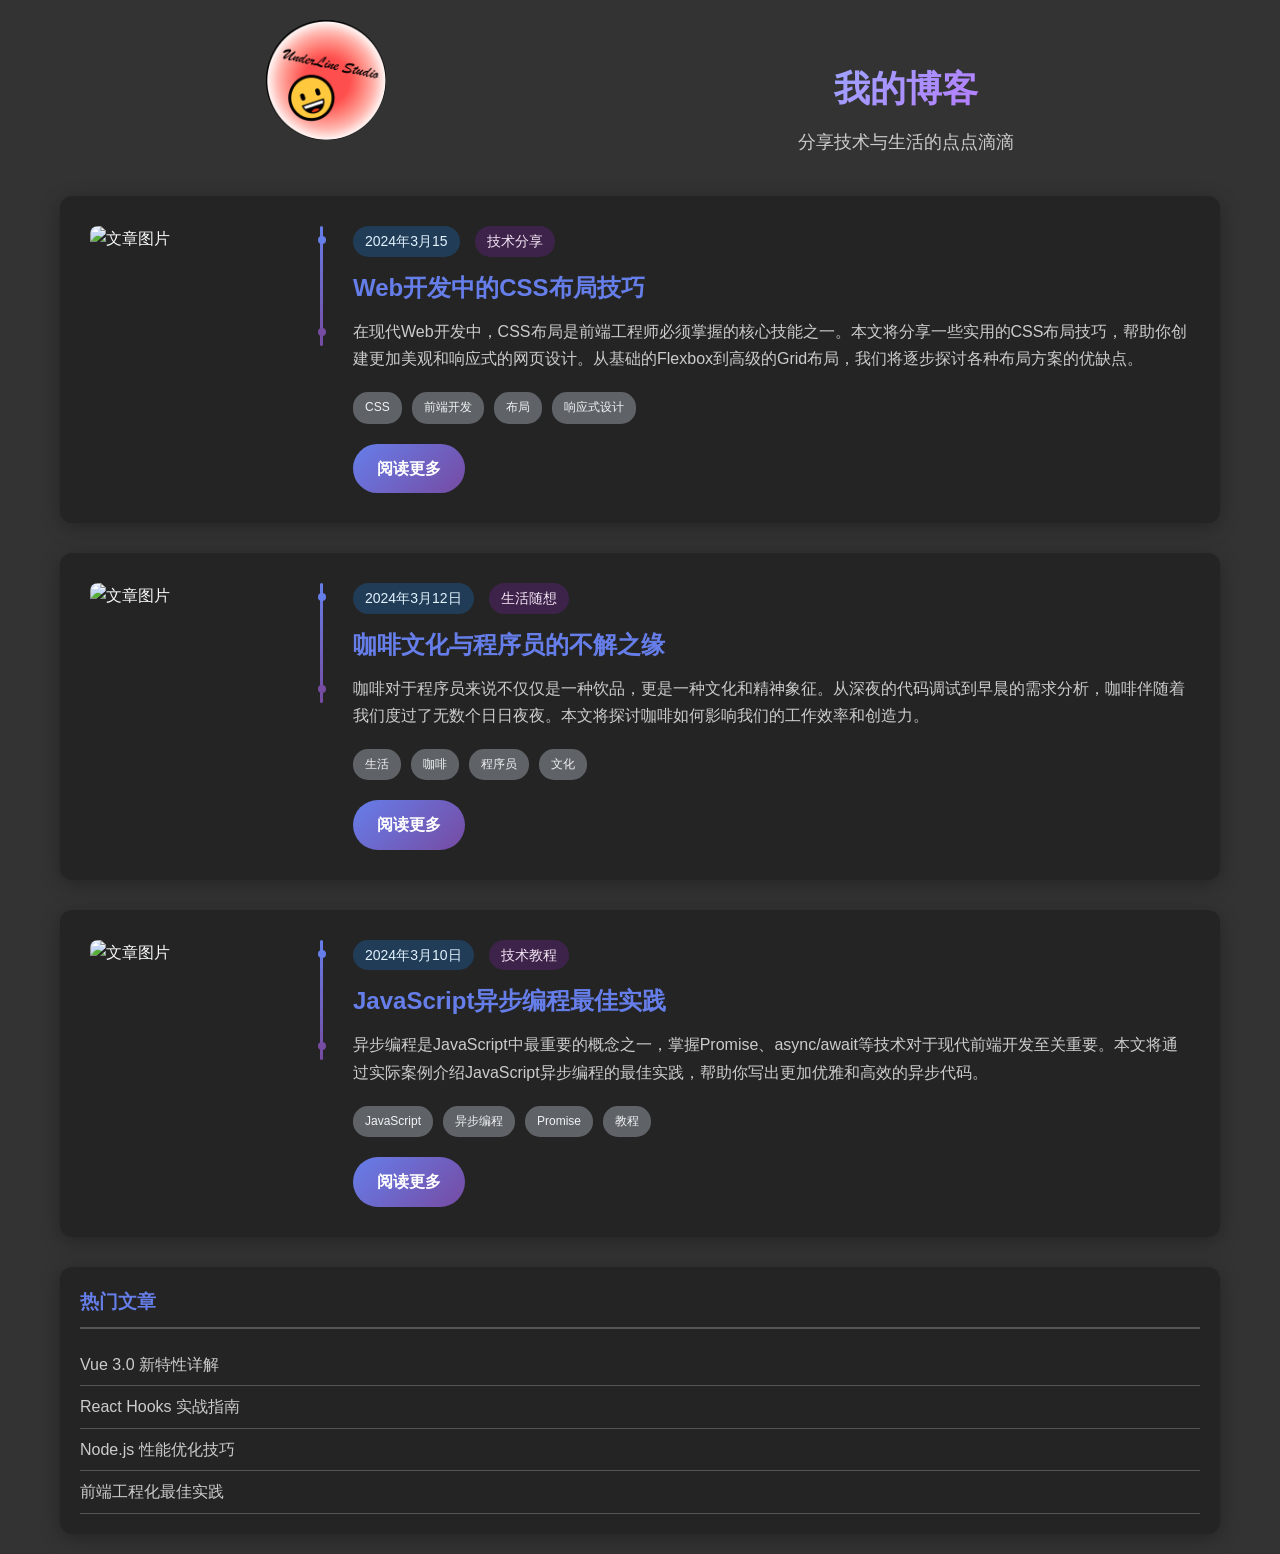
==== commit 20be390b: "华国锋" ====
--- a/blog.html
+++ b/blog.html
@@ -1,130 +1,115 @@
 <!DOCTYPE html>
 <html lang="zh">
+
 <head>
     <meta charset="UTF-8">
     <meta name="viewport" content="width=device-width, initial-scale=1.0">
     <link href="./css/blog.css" rel="stylesheet">
     <title>ULN 主页</title>
 </head>
+
 <body>
     <div class="container">
-        <div class="ih-item circle effect right_to_left">            
-          <a href="./index.html" title="前往 Under_Line_Studio 的主页" class="blog-button">
-              <div class="img"><img src="./images/logo.png" alt="img"></div>
-              <div class="info">
-                  <div class="info-back">
-                      <h2> 
-                        <wbr>Under_Line<wbr>Studio
-                      </h2>
-                  </div>
-              </div>
-          </a>
+        <div class="header">
+            <div class="ih-item circle effect right_to_left">
+                <a href="./index.html" title="前往 Under_Line_Studio 的主页" class="blog-button">
+                    <div class="img">
+                        <img src="./images/logo.png" alt="img">
+                    </div>
+                    <div class="info">
+                        <div class="info-back">
+                            <h2>
+                                <wbr>Under_Line<wbr>Studio
+                            </h2>
+                        </div>
+                    </div>
+                </a>
+            </div>
+
+            <!-- 页面标题 -->
+            <div class="page-header">
+                <h1 class="page-title">我的博客</h1>
+                <p class="page-subtitle">分享技术与生活的点点滴滴</p>
+            </div>
         </div>
-        <!-- 页面标题 -->
-        <div class="page-header">
-            <h1 class="page-title">我的博客</h1>
-            <p class="page-subtitle">分享技术与生活的点点滴滴</p>
-        </div>
-
         <!-- 博客文章 1 -->
         <article class="blog-post">
             <div class="post-content">
                 <div class="post-image">
                     <img src="https://images.unsplash.com/photo-1517180102446-f3ece451e9d8?w=400" alt="文章图片">
                 </div>
-                
                 <div class="divider"></div>
-                
                 <div class="post-text">
                     <div class="post-meta">
                         <span class="post-date">2024年3月15</span>
                         <span class="post-category">技术分享</span>
                     </div>
-                    
                     <h2 class="post-title">Web开发中的CSS布局技巧</h2>
-                    
                     <p class="post-excerpt">
                         在现代Web开发中，CSS布局是前端工程师必须掌握的核心技能之一。本文将分享一些实用的CSS布局技巧，帮助你创建更加美观和响应式的网页设计。从基础的Flexbox到高级的Grid布局，我们将逐步探讨各种布局方案的优缺点。
                     </p>
-                    
                     <div class="post-tags">
                         <span class="tag">CSS</span>
                         <span class="tag">前端开发</span>
                         <span class="tag">布局</span>
                         <span class="tag">响应式设计</span>
                     </div>
-                    
                     <a href="#" class="read-more">阅读更多</a>
                 </div>
             </div>
         </article>
-
         <!-- 博客文章 2 -->
         <article class="blog-post">
             <div class="post-content">
                 <div class="post-image">
                     <img src="https://images.unsplash.com/photo-1551650975-87deedd944c3?w=400" alt="文章图片">
                 </div>
-                
                 <div class="divider"></div>
-                
                 <div class="post-text">
                     <div class="post-meta">
                         <span class="post-date">2024年3月12日</span>
                         <span class="post-category">生活随想</span>
                     </div>
-                    
                     <h2 class="post-title">咖啡文化与程序员的不解之缘</h2>
-                    
                     <p class="post-excerpt">
                         咖啡对于程序员来说不仅仅是一种饮品，更是一种文化和精神象征。从深夜的代码调试到早晨的需求分析，咖啡伴随着我们度过了无数个日日夜夜。本文将探讨咖啡如何影响我们的工作效率和创造力。
                     </p>
-                    
                     <div class="post-tags">
                         <span class="tag">生活</span>
                         <span class="tag">咖啡</span>
                         <span class="tag">程序员</span>
                         <span class="tag">文化</span>
                     </div>
-                    
                     <a href="#" class="read-more">阅读更多</a>
                 </div>
             </div>
         </article>
-
         <!-- 博客文章 3 -->
         <article class="blog-post">
             <div class="post-content">
                 <div class="post-image">
                     <img src="https://images.unsplash.com/photo-1555066931-4365d14bab8c?w=400" alt="文章图片">
                 </div>
-                
                 <div class="divider"></div>
-                
                 <div class="post-text">
                     <div class="post-meta">
                         <span class="post-date">2024年3月10日</span>
                         <span class="post-category">技术教程</span>
                     </div>
-                    
                     <h2 class="post-title">JavaScript异步编程最佳实践</h2>
-                    
                     <p class="post-excerpt">
                         异步编程是JavaScript中最重要的概念之一，掌握Promise、async/await等技术对于现代前端开发至关重要。本文将通过实际案例介绍JavaScript异步编程的最佳实践，帮助你写出更加优雅和高效的异步代码。
                     </p>
-                    
                     <div class="post-tags">
                         <span class="tag">JavaScript</span>
                         <span class="tag">异步编程</span>
                         <span class="tag">Promise</span>
                         <span class="tag">教程</span>
                     </div>
-                    
                     <a href="#" class="read-more">阅读更多</a>
                 </div>
             </div>
         </article>
-
         <!-- 侧边栏（可选） -->
         <div class="sidebar">
             <h3>热门文章</h3>
@@ -137,4 +122,5 @@
         </div>
     </div>
 </body>
+
 </html>
--- a/css/blog.css
+++ b/css/blog.css
@@ -11,8 +11,14 @@
     background-color: #333;
 }
 
+.header {
+    display: flex;
+    margin: 0 auto;
+}
+
+/* 头像 start */
 .ih-item.circle.effect {
-    margin: 2em auto;
+    margin: 0 auto;
     -webkit-perspective: 900px;
     -moz-perspective: 900px;
     perspective: 900px;
@@ -185,6 +191,7 @@
     font-size: 0.9em;
   }
 }
+/* 头像 end */
 
 .container {
     max-width: 1200px;
@@ -394,6 +401,7 @@
     text-align: center;
     margin-bottom: 40px;
     padding: 40px 0;
+    margin: 0 auto
 }
 
 .page-title {
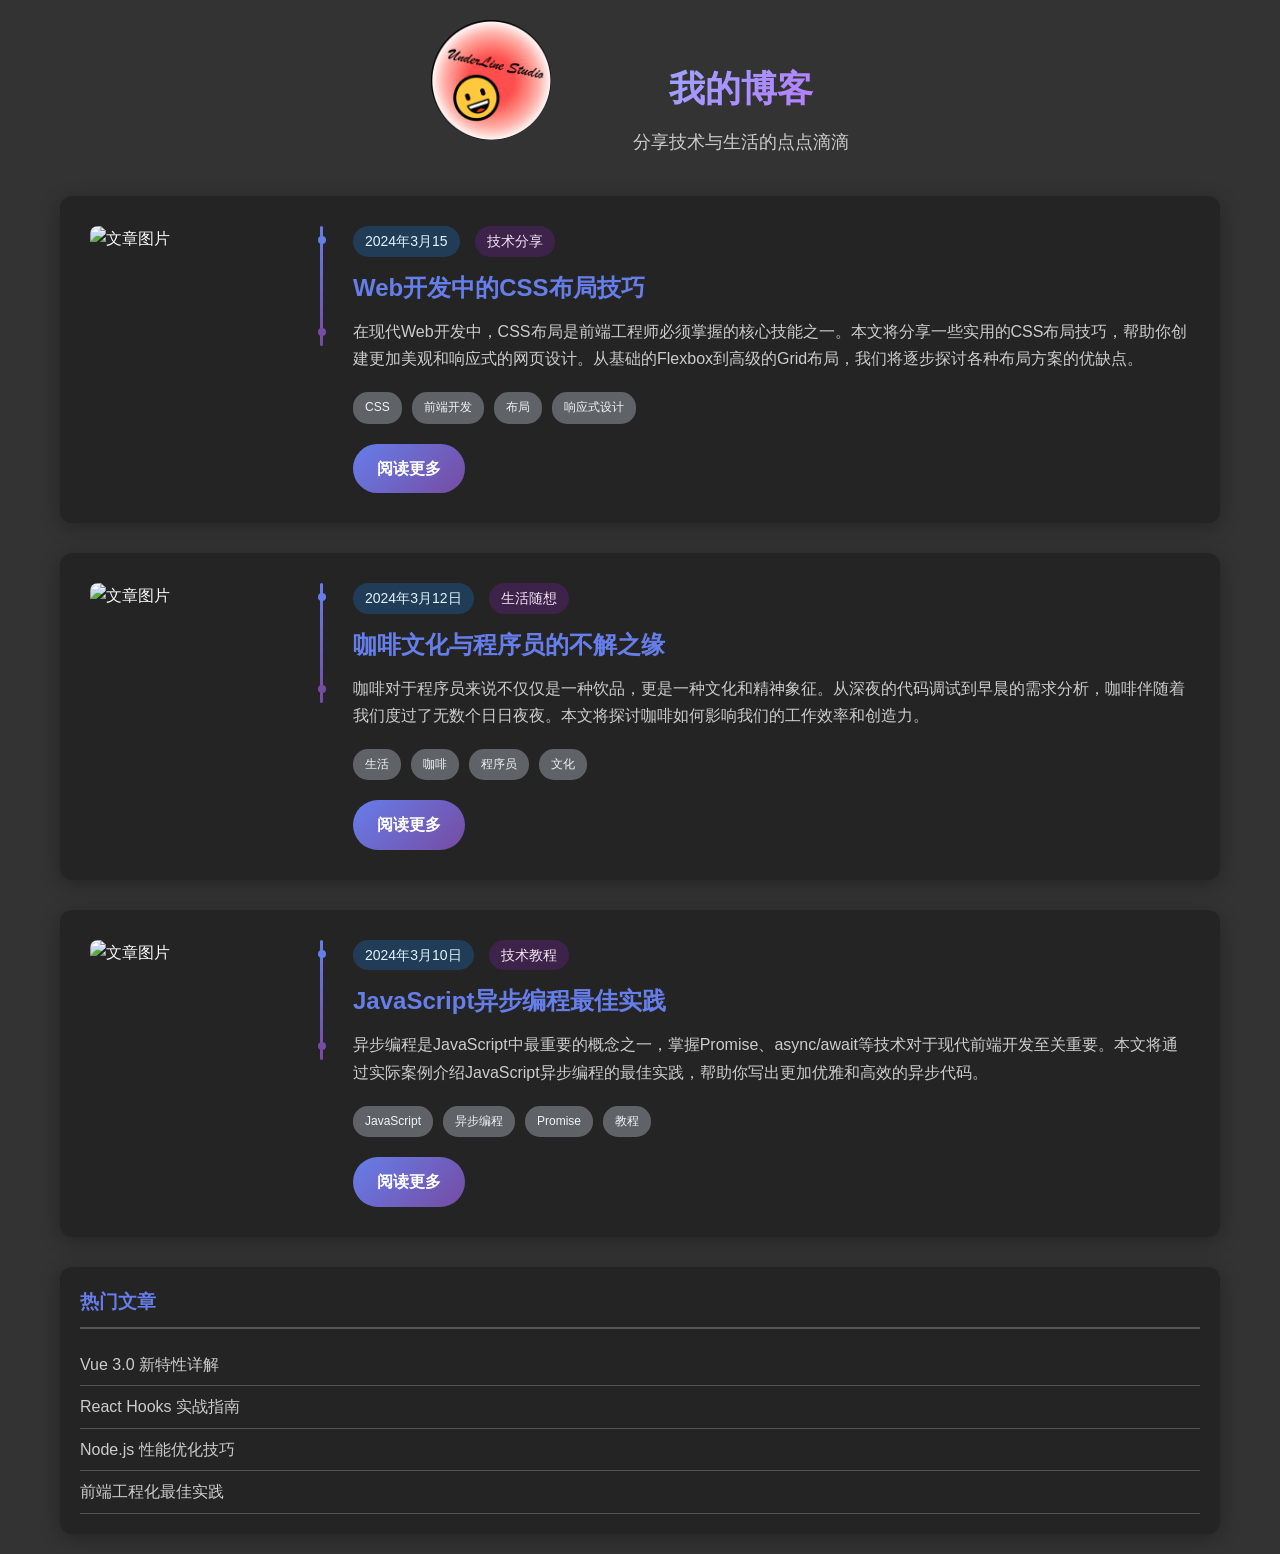
==== commit 3f2c9c68: "的教科书" ====
--- a/blog.html
+++ b/blog.html
@@ -110,6 +110,30 @@
                 </div>
             </div>
         </article>
+        <!-- 博客文章 4 -->
+        <!-- <article class="blog-post">
+            <div class="post-content">
+                <div class="post-image">
+                    <img src="https://bpic.588ku.com/back_origin_min_pic/22/11/04/dfa918f3c38b0132a5345948350e5eb6.jpg!/fw/750/quality/99/unsharp/true/compress/true" alt="文章图片">
+                </div>
+                <div class="divider"></div>
+                <div class="post-text">
+                    <div class="post-meta">
+                        <span class="post-date">2025年9月10日</span>
+                        <span class="post-category">学业成就</span>
+                    </div>
+                    <h2 class="post-title">关于《春》（朱自清）的明信片</h2>
+                    <p class="post-excerpt">
+                        今天我们在课堂上制作了关于《春》（朱自清）的明信片，让我们一起看看吧！
+                    </p>
+                    <div class="post-tags">
+                        <span class="tag">日常生活</span>
+                        <span class="tag">教程</span>
+                    </div>
+                    <a href="#" class="read-more">阅读更多</a>
+                </div>
+            </div>
+        </article> -->
         <!-- 侧边栏（可选） -->
         <div class="sidebar">
             <h3>热门文章</h3>
--- a/css/blog.css
+++ b/css/blog.css
@@ -14,6 +14,7 @@
 .header {
     display: flex;
     margin: 0 auto;
+    max-width: 500px;
 }
 
 /* 头像 start */
